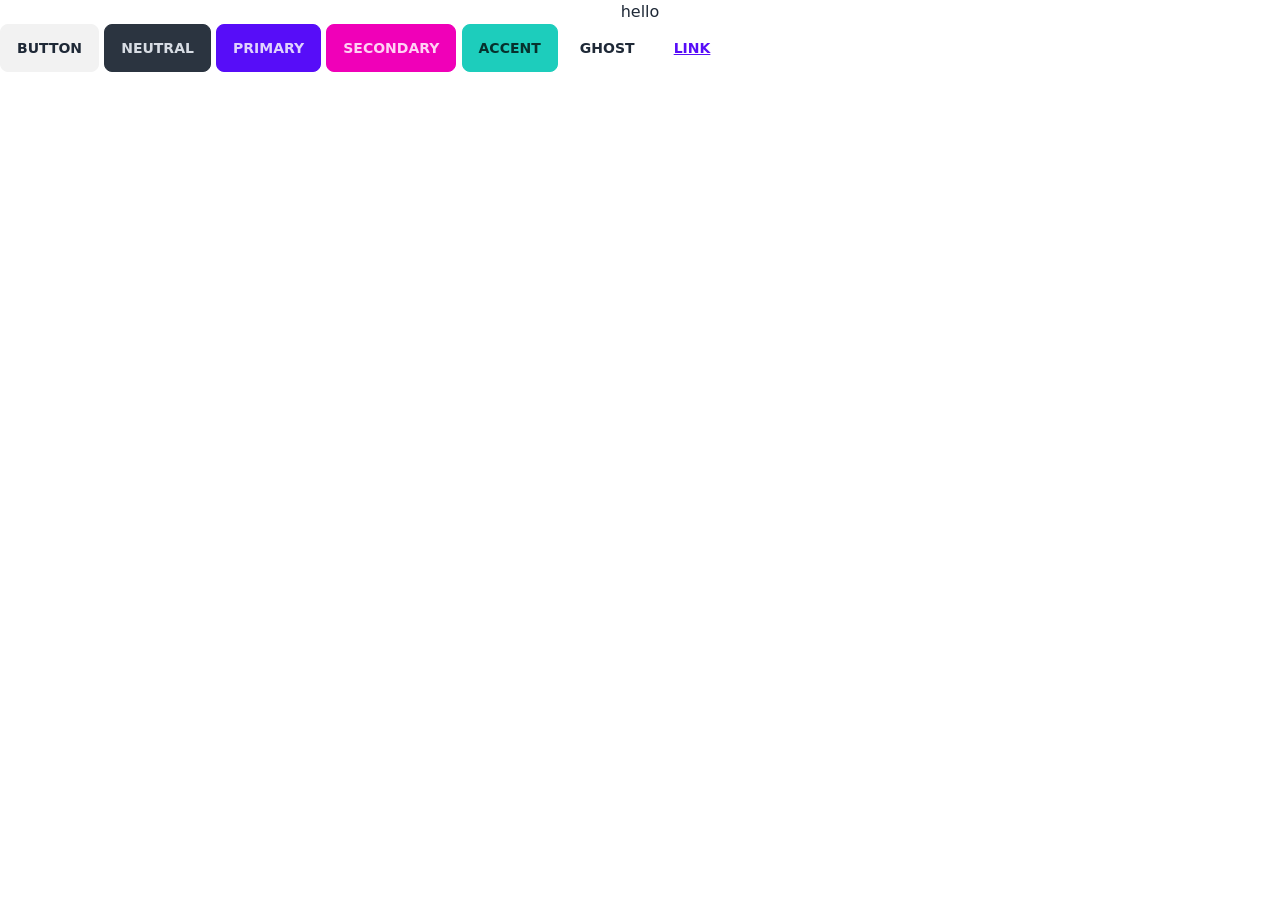
==== index.html @ fcf4ae75 "start the project" ====
<!DOCTYPE html>
<html lang="en" data-theme="light">
<head>
    <meta charset="UTF-8">
    <meta name="viewport" content="width=device-width, initial-scale=1.0">
    <title>Document</title>
    <link rel="stylesheet" href="./output/tailwind.css">
</head>
<body>
    <h1 class="text-center">hello</h1>
    
    <button class="btn">Button</button>
    <button class="btn btn-neutral">Neutral</button>
    <button class="btn btn-primary">Primary</button>
    <button class="btn btn-secondary">Secondary</button>
    <button class="btn btn-accent">Accent</button>
    <button class="btn btn-ghost">Ghost</button>
    <button class="btn btn-link">Link</button>
    
    <script src="./javascript/script.js"></script>
    
</body>
</html>
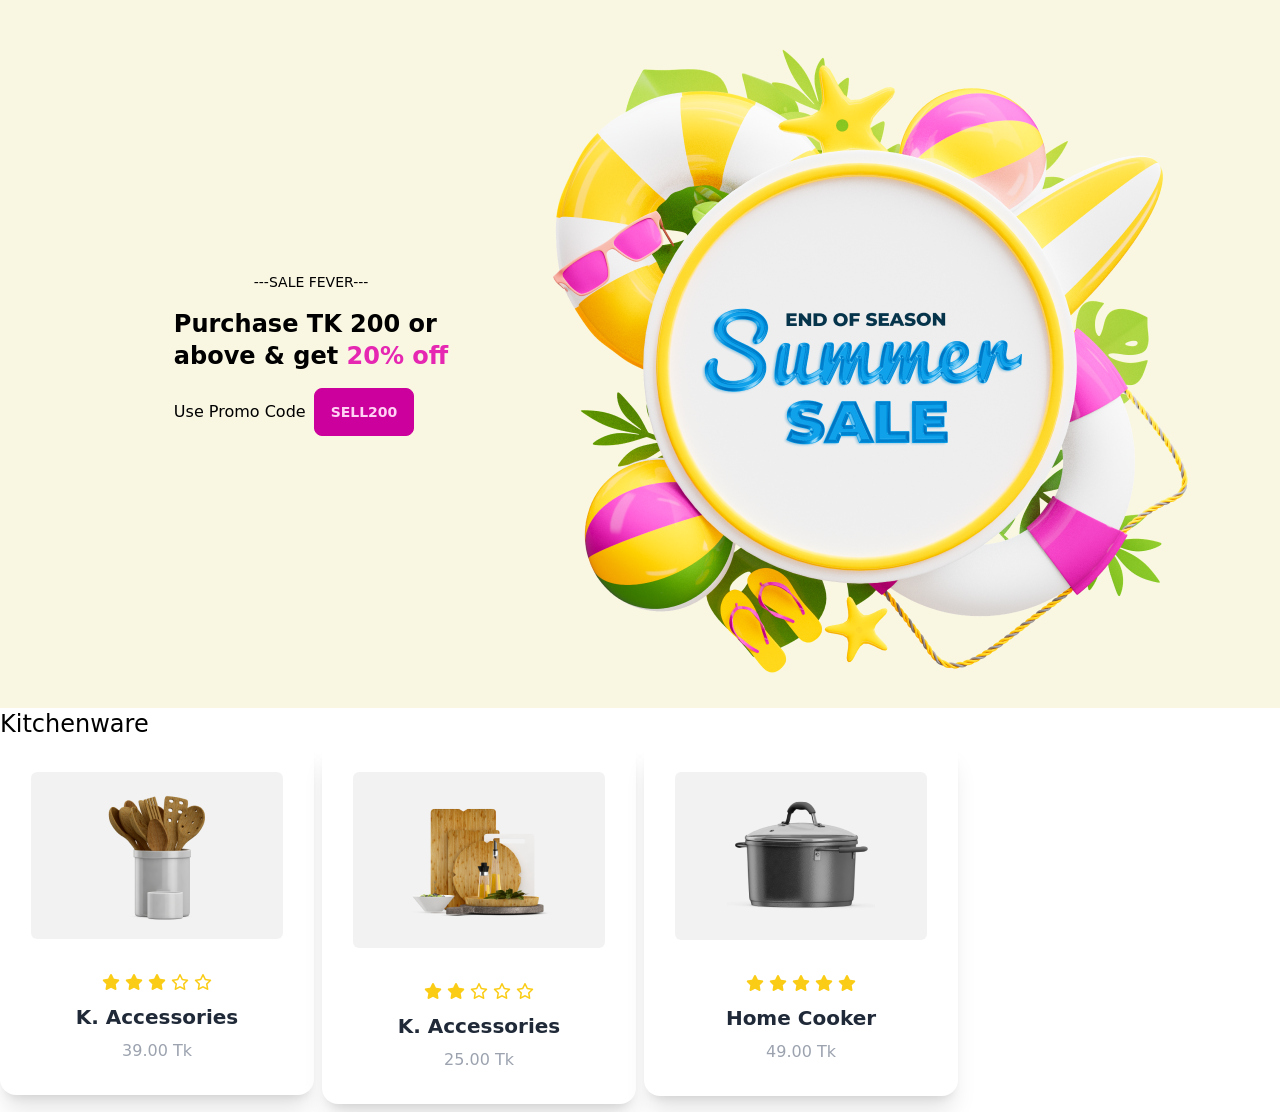
==== commit 2d805d6a: "not good" ====
--- a/index.html
+++ b/index.html
@@ -1,23 +1,117 @@
 <!DOCTYPE html>
 <html lang="en" data-theme="light">
-<head>
-    <meta charset="UTF-8">
-    <meta name="viewport" content="width=device-width, initial-scale=1.0">
+  <head>
+    <meta charset="UTF-8" />
+    <meta name="viewport" content="width=device-width, initial-scale=1.0" />
     <title>Document</title>
-    <link rel="stylesheet" href="./output/tailwind.css">
-</head>
-<body>
-    <h1 class="text-center">hello</h1>
-    
-    <button class="btn">Button</button>
-    <button class="btn btn-neutral">Neutral</button>
-    <button class="btn btn-primary">Primary</button>
-    <button class="btn btn-secondary">Secondary</button>
-    <button class="btn btn-accent">Accent</button>
-    <button class="btn btn-ghost">Ghost</button>
-    <button class="btn btn-link">Link</button>
-    
+    <link rel="stylesheet" href="./output/tailwind.css" />
+    <link
+      rel="stylesheet"
+      href="https://cdnjs.cloudflare.com/ajax/libs/font-awesome/6.4.2/css/all.min.css"
+      integrity="sha512-z3gLpd7yknf1YoNbCzqRKc4qyor8gaKU1qmn+CShxbuBusANI9QpRohGBreCFkKxLhei6S9CQXFEbbKuqLg0DA=="
+      crossorigin="anonymous"
+      referrerpolicy="no-referrer"
+    />
+  </head>
+  <body>
+    <header>
+      <div
+        class="flex flex-col md:flex-row justify-evenly items-center bg-[#F9F6E2]"
+      >
+        <div class="md:ml-28">
+          <p class="text-black text-center text-sm md:font-medium mb-4">
+            ---SALE FEVER---
+          </p>
+          <p class="text-black text-2xl font-bold mb-4">
+            Purchase TK 200 or <br />
+            above & get <span class="text-[#E527B2]">20% off</span>
+          </p>
+          <div class="flex items-center gap-2">
+            <p class="text-black">Use Promo Code</p>
+            <button class="btn btn-active btn-secondary h-4">SELL200</button>
+          </div>
+        </div>
+        <div class="">
+          <img src="./images/Summer 1.png" alt="" />
+        </div>
+      </div>
+    </header>
+    <main>
+      <h1 class="text-bold text-black text-2xl ">Kitchenware</h1>
+      <div class="max-w-screen-xl mx-auto grid grid-cols-4 gap-2">
+        
+        <!-- card-1 -->
+        <div>
+          
+          <div class="card  bg-base-100 shadow-xl">
+            <figure class="p-4 w-4/5 mx-auto mt-8 bg-[#1111110D] rounded-md ">
+              <img src="./images/prod1.png" alt="item-1" class="rounded-xl" />
+            </figure>
+            <div class="card-body items-center text-center">
+              <div class="inline text-yellow-400">
+                <i class="fa-solid fa-star"></i>
+                <i class="fa-solid fa-star"></i>
+                <i class="fa-solid fa-star"></i>
+                <i class="fa-regular fa-star"></i>
+                <i class="fa-regular fa-star"></i>
+              </div>
+            
+              <p class="text-xl font-semibold">K. Accessories</p>
+              <p class=" text-gray-400">39.00 Tk</p>
+            </div>
+          </div>
+        </div>
+        <!-- card-2 -->
+        <div>
+          
+          <div class="card  bg-base-100 shadow-xl">
+            <figure class="p-4 w-4/5 mx-auto mt-8 bg-[#1111110D] rounded-md ">
+              <img src="./images/prod2.png" alt="item-1" class="rounded-xl" />
+            </figure>
+            <div class="card-body items-center text-center">
+              <div class="inline text-yellow-400">
+                <i class="fa-solid fa-star"></i>
+                <i class="fa-solid fa-star"></i>
+                <i class="fa-regular fa-star"></i>
+                <i class="fa-regular fa-star"></i>
+                <i class="fa-regular fa-star"></i>
+              </div>
+            
+              <p class="text-xl font-semibold">K. Accessories</p>
+              <p class=" text-gray-400">25.00 Tk</p>
+            </div>
+          </div>
+        </div>
+         <!-- card-3 -->
+         <div>
+          
+          <div class="card  bg-base-100 shadow-xl">
+            <figure class="p-4 w-4/5 mx-auto mt-8 bg-[#1111110D] rounded-md ">
+              <img src="./images/prod3.png" alt="item-1" class="rounded-xl" />
+            </figure>
+            <div class="card-body items-center text-center">
+              <div class="inline text-yellow-400">
+                <i class="fa-solid fa-star"></i>
+                <i class="fa-solid fa-star"></i>
+                <i class="fa-solid fa-star"></i>
+                <i class="fa-solid fa-star"></i>
+                <i class="fa-solid fa-star"></i>
+              </div>
+            
+              <p class="text-xl font-semibold">Home Cooker</p>
+              <p class=" text-gray-400">49.00 Tk</p>
+            </div>
+          </div>
+        </div>
+        <div>
+          
+        </div>
+
+        <div></div>
+      </div>
+    </main>
+
+    <!-- Javascript linkup  -->
     <script src="./javascript/script.js"></script>
-    
-</body>
-</html>+  </body>
+</html>
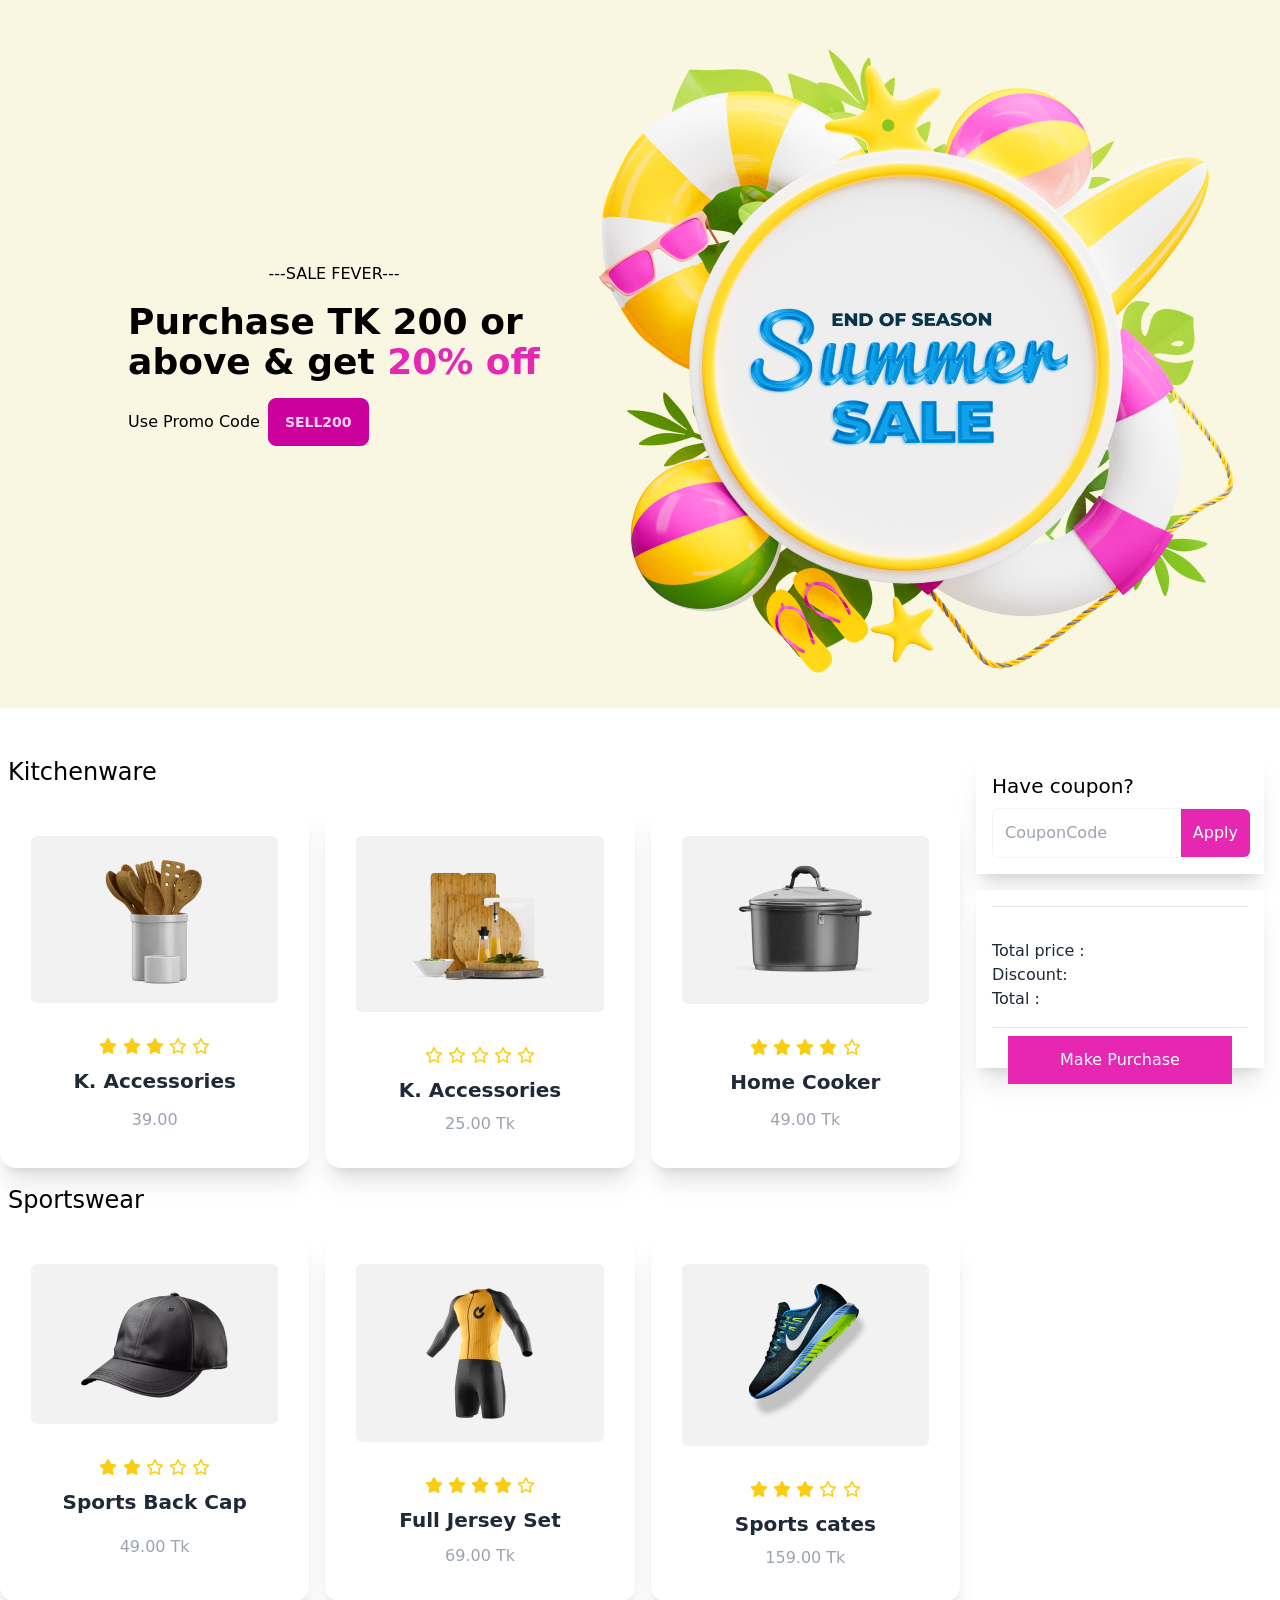
==== commit eb85d307: "final touch baki" ====
--- a/index.html
+++ b/index.html
@@ -19,10 +19,10 @@
         class="flex flex-col md:flex-row justify-evenly items-center bg-[#F9F6E2]"
       >
         <div class="md:ml-28">
-          <p class="text-black text-center text-sm md:font-medium mb-4">
+          <p class="text-black text-center text-md md:font-medium mb-4">
             ---SALE FEVER---
           </p>
-          <p class="text-black text-2xl font-bold mb-4">
+          <p class="text-black text-xl md:text-4xl font-bold mb-4">
             Purchase TK 200 or <br />
             above & get <span class="text-[#E527B2]">20% off</span>
           </p>
@@ -36,82 +36,193 @@
         </div>
       </div>
     </header>
-    <main>
-      <h1 class="text-bold text-black text-2xl ">Kitchenware</h1>
-      <div class="max-w-screen-xl mx-auto grid grid-cols-4 gap-2">
-        
-        <!-- card-1 -->
+    <main id="conteinar" class="max-w-screen-xl mx-auto flex flex-col md:flex-row mt-12">
+      <div class="w-full md:w-3/4 md:flex-1 lg:flex-none mb-8 md:mb-0 md:pr-84">
         <div>
-          
-          <div class="card  bg-base-100 shadow-xl">
-            <figure class="p-4 w-4/5 mx-auto mt-8 bg-[#1111110D] rounded-md ">
-              <img src="./images/prod1.png" alt="item-1" class="rounded-xl" />
-            </figure>
-            <div class="card-body items-center text-center">
-              <div class="inline text-yellow-400">
-                <i class="fa-solid fa-star"></i>
-                <i class="fa-solid fa-star"></i>
-                <i class="fa-solid fa-star"></i>
-                <i class="fa-regular fa-star"></i>
-                <i class="fa-regular fa-star"></i>
-              </div>
-            
-              <p class="text-xl font-semibold">K. Accessories</p>
-              <p class=" text-gray-400">39.00 Tk</p>
-            </div>
-          </div>
-        </div>
-        <!-- card-2 -->
+          <h1 class="text-bold text-black text-2xl pl-2 mb-4">Kitchenware</h1>
+          <div class="grid grid-cols-1 d:grid-cols-2 lg:grid-cols-3 gap-4">
+            <!-- card-1 -->
+
+            <div onclick="addInCart(this)" class="card bg-base-100 shadow-xl cursor-pointer">
+              <figure class="p-4 w-4/5 mx-auto mt-8 bg-[#1111110D] rounded-md">
+                <img src="./images/prod1.png" alt="item-1" class="rounded-xl" />
+              </figure>
+              <div class="card-body items-center text-center">
+                <div class="inline text-yellow-400">
+                  <i class="fa-solid fa-star"></i>
+                  <i class="fa-solid fa-star"></i>
+                  <i class="fa-solid fa-star"></i>
+                  <i class="fa-regular fa-star"></i>
+                  <i class="fa-regular fa-star"></i>
+                </div>
+
+                <p id="kAccessories" class="text-xl font-semibold">K. Accessories</p>
+                <p class="text-gray-400"><span id="kAccessoriesPrice">39.00</span></p>
+              </div>
+              
+            </div>
+            <!-- card-2 -->
+
+            <div onclick="KAccessories_2(this)" class="card bg-base-100 shadow-xl cursor-pointer">
+              <figure class="p-4 w-4/5 mx-auto mt-8 bg-[#1111110D] rounded-md">
+                <img src="./images/prod2.png" alt="item-1" class="rounded-xl" />
+              </figure>
+              <div class="card-body items-center text-center">
+                <div class="inline text-yellow-400">
+                  <i class="fa-regular fa-star"></i>
+                  <i class="fa-regular fa-star"></i>
+                  <i class="fa-regular fa-star"></i>
+                  <i class="fa-regular fa-star"></i>
+                  <i class="fa-regular fa-star"></i>
+                </div>
+
+                <p id="kAccessories-2" class="text-xl font-semibold">K. Accessories</p>
+                <p id="kAccessories-2:Price" class="text-gray-400" >25.00 Tk</p>
+              </div>
+            </div>
+            <!-- card-3 -->
+
+            <div onclick="KAccessories_3(this)" class="card bg-base-100 shadow-xl">
+              <figure class="p-4 w-4/5 mx-auto mt-8 bg-[#1111110D] rounded-md">
+                <img src="./images/prod3.png" alt="item-1" class="rounded-xl" />
+              </figure>
+              <div class="card-body items-center text-center">
+                <div class="inline text-yellow-400">
+                  <i class="fa-solid fa-star"></i>
+                  <i class="fa-solid fa-star"></i>
+                  <i class="fa-solid fa-star"></i>
+                  <i class="fa-solid fa-star"></i>
+                  <i class="fa-regular fa-star"></i>
+                </div>
+
+                <p id="kAccessories-3" class="text-xl font-semibold">Home Cooker</p>
+                <p id="kAccessories-3:Price"  class="text-gray-400"> 49.00 Tk</p>
+              </div>
+            </div>
+          </div>
+        </div>
         <div>
-          
-          <div class="card  bg-base-100 shadow-xl">
-            <figure class="p-4 w-4/5 mx-auto mt-8 bg-[#1111110D] rounded-md ">
-              <img src="./images/prod2.png" alt="item-1" class="rounded-xl" />
-            </figure>
-            <div class="card-body items-center text-center">
-              <div class="inline text-yellow-400">
-                <i class="fa-solid fa-star"></i>
-                <i class="fa-solid fa-star"></i>
-                <i class="fa-regular fa-star"></i>
-                <i class="fa-regular fa-star"></i>
-                <i class="fa-regular fa-star"></i>
-              </div>
-            
-              <p class="text-xl font-semibold">K. Accessories</p>
-              <p class=" text-gray-400">25.00 Tk</p>
-            </div>
-          </div>
-        </div>
-         <!-- card-3 -->
-         <div>
-          
-          <div class="card  bg-base-100 shadow-xl">
-            <figure class="p-4 w-4/5 mx-auto mt-8 bg-[#1111110D] rounded-md ">
-              <img src="./images/prod3.png" alt="item-1" class="rounded-xl" />
-            </figure>
-            <div class="card-body items-center text-center">
-              <div class="inline text-yellow-400">
-                <i class="fa-solid fa-star"></i>
-                <i class="fa-solid fa-star"></i>
-                <i class="fa-solid fa-star"></i>
-                <i class="fa-solid fa-star"></i>
-                <i class="fa-solid fa-star"></i>
-              </div>
-            
-              <p class="text-xl font-semibold">Home Cooker</p>
-              <p class=" text-gray-400">49.00 Tk</p>
-            </div>
-          </div>
-        </div>
-        <div>
-          
-        </div>
-
-        <div></div>
+          <h1 class="text-bold text-black text-2xl pl-2 mt-4 mb-4">
+            Sportswear
+          </h1>
+          <div class="grid grid-cols-1  lg:grid-cols-3 gap-4">
+            <!-- card-1 -->
+
+            <div onclick="Sportswear_1(this)" class="card bg-base-100 shadow-xl">
+              <figure class="p-4 w-4/5 mx-auto mt-8 bg-[#1111110D] rounded-md">
+                <img src="./images/prod4.png" alt="item-1" class="rounded-xl" />
+              </figure>
+              <div class="card-body items-center text-center">
+                <div class="inline text-yellow-400">
+                  <i class="fa-solid fa-star"></i>
+                  <i class="fa-solid fa-star"></i>
+                  <i class="fa-regular fa-star"></i>
+                  <i class="fa-regular fa-star"></i>
+                  <i class="fa-regular fa-star"></i>
+                </div>
+
+                <p id="SportswearProduct_1" class="text-xl font-semibold">Sports Back Cap</p>
+                <p id="SportswearPrice_1" class="text-gray-400">49.00 Tk</p>
+              </div>
+            </div>
+            <!-- card-2 -->
+
+            <div onclick="Sportswear_2(this)" class="card bg-base-100 shadow-xl">
+              <figure class="p-4 w-4/5 mx-auto mt-8 bg-[#1111110D] rounded-md">
+                <img src="./images/prod5.png" alt="item-1" class="rounded-xl" />
+              </figure>
+              <div class="card-body items-center text-center">
+                <div class="inline text-yellow-400">
+                  <i class="fa-solid fa-star"></i>
+                  <i class="fa-solid fa-star"></i>
+                  <i class="fa-solid fa-star"></i>
+                  <i class="fa-solid fa-star"></i>
+                  <i class="fa-regular fa-star"></i>
+                </div>
+
+                <p id="SportswearProduct_2" class="text-xl font-semibold">Full Jersey Set</p>
+                <p id="SportswearPrice_2" class="text-gray-400">69.00 Tk</p>
+              </div>
+            </div>
+            <!-- card-3 -->
+
+            <div onclick="Sportswear_3(this)"  class="card bg-base-100 shadow-xl">
+              <figure class="p-4 w-4/5 mx-auto mt-8 bg-[#1111110D] rounded-md">
+                <img src="./images/prod6.png" alt="item-1" class="rounded-xl" />
+              </figure>
+              <div class="card-body items-center text-center">
+                <div class="inline text-yellow-400">
+                  <i class="fa-solid fa-star"></i>
+                  <i class="fa-solid fa-star"></i>
+                  <i class="fa-solid fa-star"></i>
+                  <i class="fa-regular fa-star"></i>
+                  <i class="fa-regular fa-star"></i>
+                </div>
+
+                <p id="SportswearProduct_3" class="text-xl font-semibold">Sports cates</p>
+                <p id="SportswearPrice_3" class="text-gray-400">159.00 Tk</p>
+              </div>
+            </div>
+          </div>
+        </div>
+      </div>
+      <div class="w-full md:w-1/4 md:flex-1 lg:flex-none px-4 ">
+        <!-- have coupon -->
+
+        <div class="mb-4 px-4 py-4 bg-base-100 shadow-xl">
+          <h1 class="text-xl text-black font-medium mb-2">Have coupon?</h1>
+          <div class="flex items-center">
+            <label for="" class="w-4/5">
+              <input
+                type="text"
+                name=""
+                class="border border-gray-100 p-3 rounded-l-md"
+                id="couponCode"
+                placeholder="CouponCode"
+              />
+            </label>
+            <button id="apply-coupon" class="p-3 bg-[#E527B2] text-white rounded-r-md -ml-4">
+              Apply
+            </button>
+          </div>
+        </div>
+        <!-- make purchase -->
+        <div class="">
+          <div id="cardEntry">
+
+          </div>
+          <div id="cart" class="bg-base-100 shadow-xl p-4">
+            <div >
+              <hr class="px-4 mb-8" />
+              <p>Total price : <span id="totalPrice"></span></p>
+              <p>Discount: <span id="discountInTaka"></span></p>
+              <p>Total : <span id="grandTotal"></span></p>
+              <hr class="px-4 mt-4" />
+              <br/>
+            </div>
+          </div>
+          <div class="px-8 -mt-8 mb-64">
+            <button id="purchaseBtn" class="bg-[#E527B2] w-full mx-auto p-3 text-white">
+              Make Purchase
+            </button>
+            <dialog id="purchase" class="modal">
+              <form method="dialog" class="modal-box ">
+                <img src="./images/congo.png" alt="" class="mx-auto">
+                  <h3 class="font-bold text-4xl text-center">Congratulations</h3>
+                  <p class="py-4 text-center">Your Purchase the product</p>
+                  <div class="modal-action flex justify-center ">
+                  
+                  <button id="goHome" class="btn-secondary p-4 rounded-lg">Go Home</button>
+                  </div>
+              </form>
+              </dialog>
+          </div>
+        </div>
       </div>
     </main>
 
     <!-- Javascript linkup  -->
+    <script src="./javascript/utilities.js"></script>
     <script src="./javascript/script.js"></script>
   </body>
 </html>
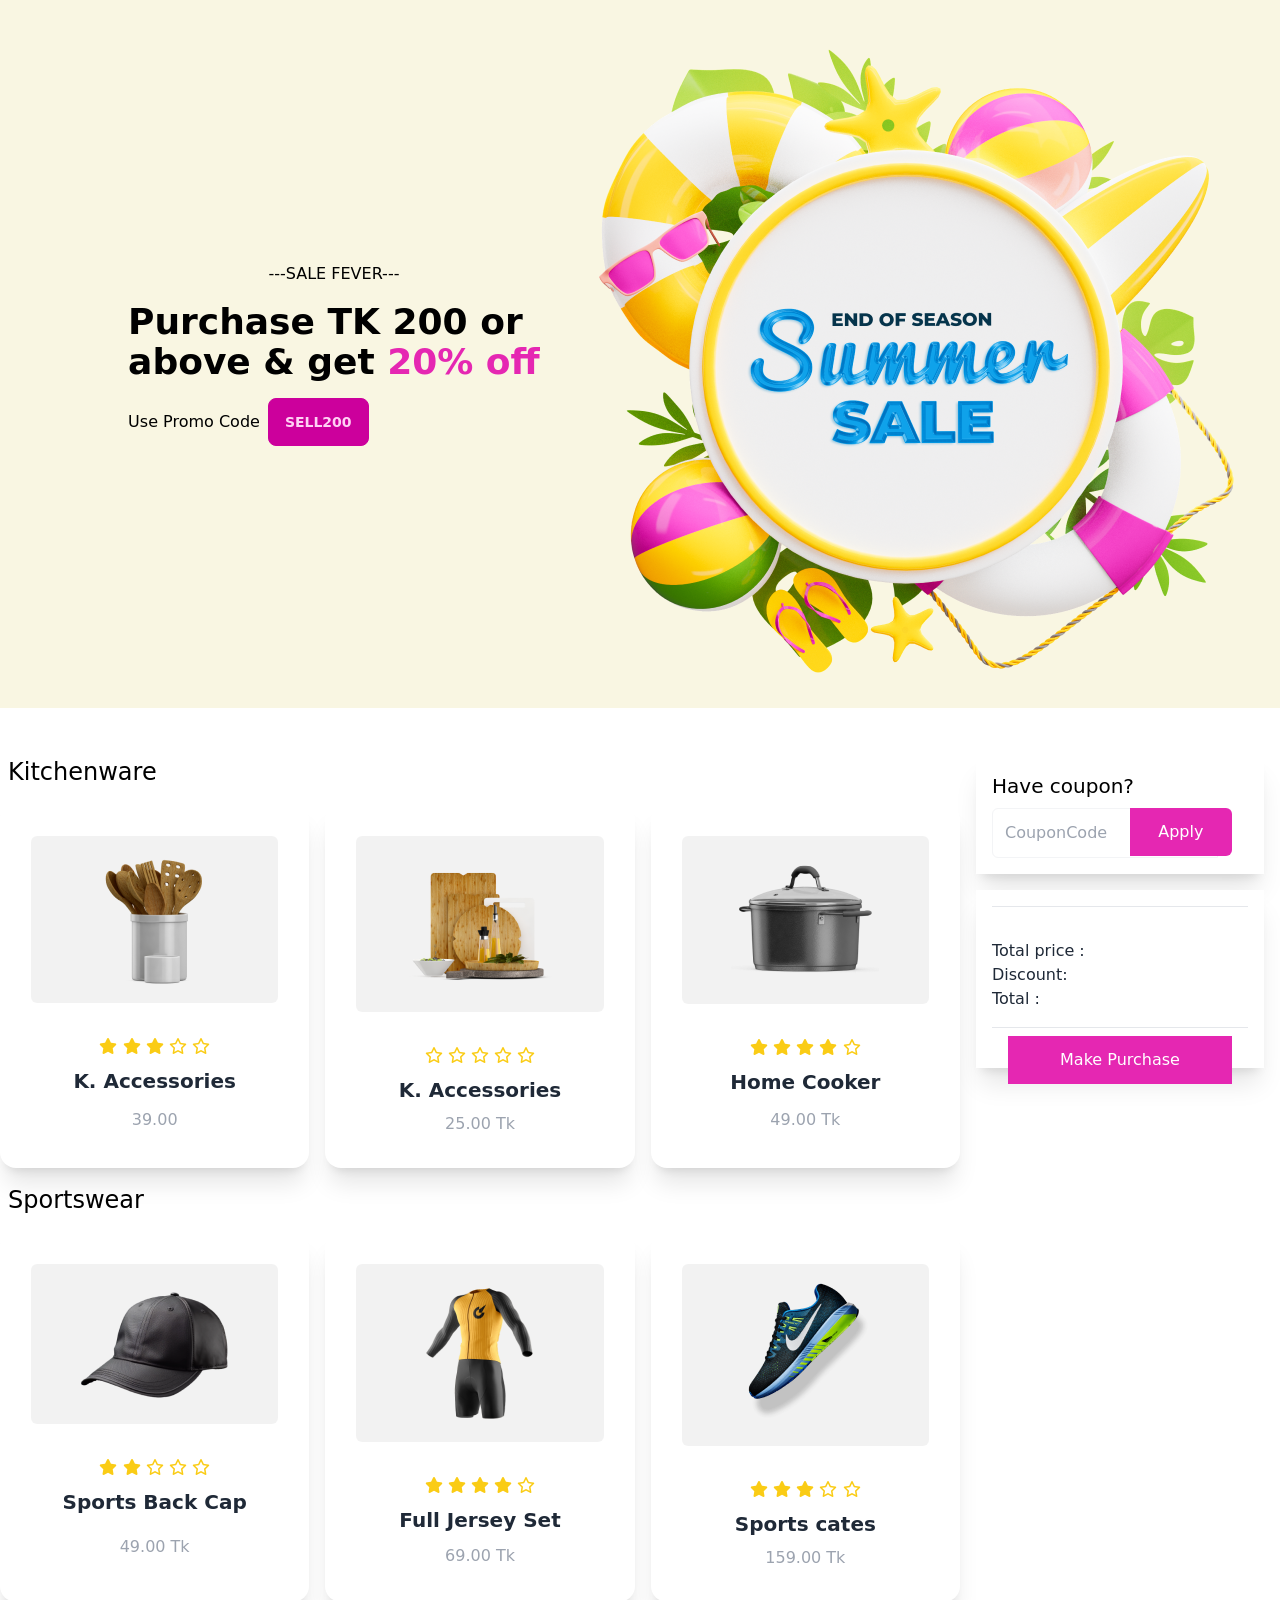
==== commit 98a0e953: "Ready to go" ====
--- a/index.html
+++ b/index.html
@@ -36,14 +36,20 @@
         </div>
       </div>
     </header>
-    <main id="conteinar" class="max-w-screen-xl mx-auto flex flex-col md:flex-row mt-12">
+    <main
+      id="conteinar"
+      class="max-w-screen-xl mx-auto flex flex-col md:flex-row mt-12"
+    >
       <div class="w-full md:w-3/4 md:flex-1 lg:flex-none mb-8 md:mb-0 md:pr-84">
         <div>
           <h1 class="text-bold text-black text-2xl pl-2 mb-4">Kitchenware</h1>
           <div class="grid grid-cols-1 d:grid-cols-2 lg:grid-cols-3 gap-4">
             <!-- card-1 -->
 
-            <div onclick="addInCart(this)" class="card bg-base-100 shadow-xl cursor-pointer">
+            <div
+              onclick="addInCart(this)"
+              class="card bg-base-100 shadow-xl cursor-pointer"
+            >
               <figure class="p-4 w-4/5 mx-auto mt-8 bg-[#1111110D] rounded-md">
                 <img src="./images/prod1.png" alt="item-1" class="rounded-xl" />
               </figure>
@@ -56,14 +62,20 @@
                   <i class="fa-regular fa-star"></i>
                 </div>
 
-                <p id="kAccessories" class="text-xl font-semibold">K. Accessories</p>
-                <p class="text-gray-400"><span id="kAccessoriesPrice">39.00</span></p>
-              </div>
-              
+                <p id="kAccessories" class="text-xl font-semibold">
+                  K. Accessories
+                </p>
+                <p class="text-gray-400">
+                  <span id="kAccessoriesPrice">39.00</span>
+                </p>
+              </div>
             </div>
             <!-- card-2 -->
 
-            <div onclick="KAccessories_2(this)" class="card bg-base-100 shadow-xl cursor-pointer">
+            <div
+              onclick="KAccessories_2(this)"
+              class="card bg-base-100 shadow-xl cursor-pointer"
+            >
               <figure class="p-4 w-4/5 mx-auto mt-8 bg-[#1111110D] rounded-md">
                 <img src="./images/prod2.png" alt="item-1" class="rounded-xl" />
               </figure>
@@ -76,13 +88,18 @@
                   <i class="fa-regular fa-star"></i>
                 </div>
 
-                <p id="kAccessories-2" class="text-xl font-semibold">K. Accessories</p>
-                <p id="kAccessories-2:Price" class="text-gray-400" >25.00 Tk</p>
+                <p id="kAccessories-2" class="text-xl font-semibold">
+                  K. Accessories
+                </p>
+                <p id="kAccessories-2:Price" class="text-gray-400">25.00 Tk</p>
               </div>
             </div>
             <!-- card-3 -->
 
-            <div onclick="KAccessories_3(this)" class="card bg-base-100 shadow-xl">
+            <div
+              onclick="KAccessories_3(this)"
+              class="card bg-base-100 shadow-xl"
+            >
               <figure class="p-4 w-4/5 mx-auto mt-8 bg-[#1111110D] rounded-md">
                 <img src="./images/prod3.png" alt="item-1" class="rounded-xl" />
               </figure>
@@ -95,8 +112,10 @@
                   <i class="fa-regular fa-star"></i>
                 </div>
 
-                <p id="kAccessories-3" class="text-xl font-semibold">Home Cooker</p>
-                <p id="kAccessories-3:Price"  class="text-gray-400"> 49.00 Tk</p>
+                <p id="kAccessories-3" class="text-xl font-semibold">
+                  Home Cooker
+                </p>
+                <p id="kAccessories-3:Price" class="text-gray-400">49.00 Tk</p>
               </div>
             </div>
           </div>
@@ -105,10 +124,13 @@
           <h1 class="text-bold text-black text-2xl pl-2 mt-4 mb-4">
             Sportswear
           </h1>
-          <div class="grid grid-cols-1  lg:grid-cols-3 gap-4">
+          <div class="grid grid-cols-1 lg:grid-cols-3 gap-4">
             <!-- card-1 -->
 
-            <div onclick="Sportswear_1(this)" class="card bg-base-100 shadow-xl">
+            <div
+              onclick="Sportswear_1(this)"
+              class="card bg-base-100 shadow-xl"
+            >
               <figure class="p-4 w-4/5 mx-auto mt-8 bg-[#1111110D] rounded-md">
                 <img src="./images/prod4.png" alt="item-1" class="rounded-xl" />
               </figure>
@@ -121,13 +143,18 @@
                   <i class="fa-regular fa-star"></i>
                 </div>
 
-                <p id="SportswearProduct_1" class="text-xl font-semibold">Sports Back Cap</p>
+                <p id="SportswearProduct_1" class="text-xl font-semibold">
+                  Sports Back Cap
+                </p>
                 <p id="SportswearPrice_1" class="text-gray-400">49.00 Tk</p>
               </div>
             </div>
             <!-- card-2 -->
 
-            <div onclick="Sportswear_2(this)" class="card bg-base-100 shadow-xl">
+            <div
+              onclick="Sportswear_2(this)"
+              class="card bg-base-100 shadow-xl"
+            >
               <figure class="p-4 w-4/5 mx-auto mt-8 bg-[#1111110D] rounded-md">
                 <img src="./images/prod5.png" alt="item-1" class="rounded-xl" />
               </figure>
@@ -140,13 +167,18 @@
                   <i class="fa-regular fa-star"></i>
                 </div>
 
-                <p id="SportswearProduct_2" class="text-xl font-semibold">Full Jersey Set</p>
+                <p id="SportswearProduct_2" class="text-xl font-semibold">
+                  Full Jersey Set
+                </p>
                 <p id="SportswearPrice_2" class="text-gray-400">69.00 Tk</p>
               </div>
             </div>
             <!-- card-3 -->
 
-            <div onclick="Sportswear_3(this)"  class="card bg-base-100 shadow-xl">
+            <div
+              onclick="Sportswear_3(this)"
+              class="card bg-base-100 shadow-xl"
+            >
               <figure class="p-4 w-4/5 mx-auto mt-8 bg-[#1111110D] rounded-md">
                 <img src="./images/prod6.png" alt="item-1" class="rounded-xl" />
               </figure>
@@ -159,63 +191,71 @@
                   <i class="fa-regular fa-star"></i>
                 </div>
 
-                <p id="SportswearProduct_3" class="text-xl font-semibold">Sports cates</p>
+                <p id="SportswearProduct_3" class="text-xl font-semibold">
+                  Sports cates
+                </p>
                 <p id="SportswearPrice_3" class="text-gray-400">159.00 Tk</p>
               </div>
             </div>
           </div>
         </div>
       </div>
-      <div class="w-full md:w-1/4 md:flex-1 lg:flex-none px-4 ">
-        <!-- have coupon -->
-
+      <!-- have coupon -->
+      <div class="w-full md:w-1/4 md:flex-1 lg:flex-none px-4">
         <div class="mb-4 px-4 py-4 bg-base-100 shadow-xl">
           <h1 class="text-xl text-black font-medium mb-2">Have coupon?</h1>
-          <div class="flex items-center">
-            <label for="" class="w-4/5">
+          <div class="flex items-centerb relative">
+            <label for="" class="w-full">
               <input
                 type="text"
                 name=""
-                class="border border-gray-100 p-3 rounded-l-md"
+                class="border border-gray-100 p-3 rounded-l-md outline-none"
                 id="couponCode"
                 placeholder="CouponCode"
               />
             </label>
-            <button id="apply-coupon" class="p-3 bg-[#E527B2] text-white rounded-r-md -ml-4">
+            <button
+              id="apply-coupon"
+              class=" w-2/5 p-3 bg-[#E527B2] text-white rounded-r-md absolute right-4 lg:right-0 xl:right-4"
+            >
               Apply
             </button>
           </div>
         </div>
         <!-- make purchase -->
         <div class="">
-          <div id="cardEntry">
-
-          </div>
+          <div id="cardEntry"></div>
           <div id="cart" class="bg-base-100 shadow-xl p-4">
-            <div >
+            <div>
               <hr class="px-4 mb-8" />
               <p>Total price : <span id="totalPrice"></span></p>
               <p>Discount: <span id="discountInTaka"></span></p>
               <p>Total : <span id="grandTotal"></span></p>
               <hr class="px-4 mt-4" />
-              <br/>
+              <br />
             </div>
           </div>
           <div class="px-8 -mt-8 mb-64">
-            <button id="purchaseBtn" class="bg-[#E527B2] w-full mx-auto p-3 text-white">
+            <button
+              id="purchaseBtn"
+              class="bg-[#E527B2] w-full mx-auto p-3 text-white"
+            >
               Make Purchase
             </button>
             <dialog id="purchase" class="modal">
-              <form method="dialog" class="modal-box ">
-                <img src="./images/congo.png" alt="" class="mx-auto">
-                  <h3 class="font-bold text-4xl text-center">Congratulations</h3>
-                  <p class="py-4 text-center">Your Purchase the product</p>
-                  <div class="modal-action flex justify-center ">
-                  
-                  <button id="goHome" class="btn-secondary p-4 rounded-lg">Go Home</button>
-                  </div>
+              <form method="dialog" class="modal-box">
+                <img src="./images/congo.png" alt="" class="mx-auto" />
+                <h3 class="font-bold text-xl md:text-4xl text-center">
+                  Congratulations
+                </h3>
+                <p class="py-4 text-center">Your Purchase the product</p>
+                <div class="modal-action flex justify-center">
+                  <button id="goHome" class="btn-secondary p-4 rounded-lg">
+                    Go Home
+                  </button>
+                </div>
               </form>
-              </dialog>
+            </dialog>
           </div>
         </div>
       </div>
